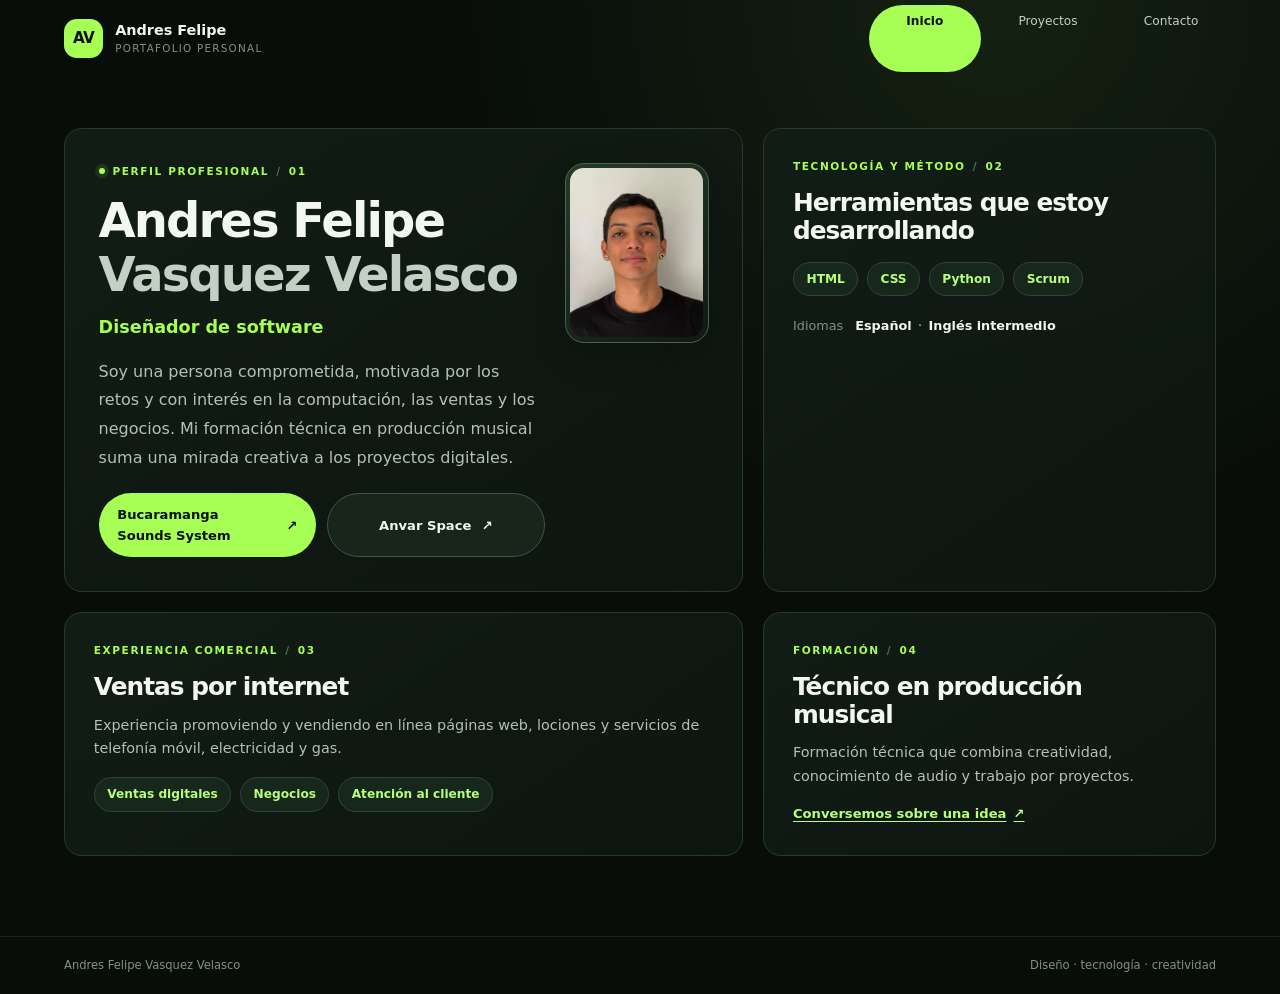
==== index.html @ 1172c3ae "Publicar hoja de vida y portafolio" ====
<!doctype html>
<html lang="es">
<head>
  <meta charset="utf-8">
  <!-- R1: viewport para que el diseño responda en dispositivos reales. -->
  <meta name="viewport" content="width=device-width, initial-scale=1.0">
  <meta name="description" content="Hoja de vida y portafolio de Andres Felipe Vasquez Velasco.">
  <meta name="theme-color" content="#080d0a">
  <title>Andres Felipe Vasquez Velasco | Hoja de vida</title>
  <link rel="stylesheet" href="styles.css">
</head>
<body>
  <div class="site-shell">
    <header class="site-header">
      <a class="brand" href="index.html" aria-label="Inicio, Andres Felipe Vasquez Velasco">
        <span class="brand-mark" aria-hidden="true">AV</span>
        <span class="brand-copy"><strong>Andres Felipe</strong><small>Portafolio personal</small></span>
      </a>
    </header>

    <!-- R8: el mismo menú conecta la hoja de vida con las dos páginas del sitio. -->
    <nav class="main-nav" aria-label="Navegación principal">
      <a href="index.html" aria-current="page">Inicio</a>
      <a href="proyectos.html">Proyectos</a>
      <a href="contacto.html">Contacto</a>
    </nav>

    <main class="page-main">
      <div class="container resume-grid">
        <section class="resume-intro panel" aria-labelledby="name-heading">
          <figure class="resume-photo">
            <img src="assets/foto-perfil.jpeg" alt="Retrato de Andres Felipe Vasquez Velasco">
          </figure>
          <div class="resume-intro-copy">
            <p class="eyebrow"><span class="status-dot" aria-hidden="true"></span> Perfil profesional <span class="eyebrow-divider">/</span> 01</p>
            <h1 id="name-heading">Andres Felipe<br><span>Vasquez Velasco</span></h1>
            <p class="role-title">Diseñador de software</p>
            <p class="lead">Soy una persona comprometida, motivada por los retos y con interés en la computación, las ventas y los negocios. Mi formación técnica en producción musical suma una mirada creativa a los proyectos digitales.</p>
            <div class="project-actions" aria-label="Proyectos destacados">
              <a class="button button-primary" href="https://anva100.github.io/bucaramanga-sounds-system/" target="_blank" rel="noopener noreferrer">Bucaramanga Sounds System <span aria-hidden="true">↗</span></a>
              <a class="button button-secondary" href="https://anvar-space.web.app/" target="_blank" rel="noopener noreferrer">Anvar Space <span aria-hidden="true">↗</span></a>
            </div>
          </div>
        </section>

        <section class="resume-skills panel" aria-labelledby="skills-heading">
          <p class="eyebrow">Tecnología y método <span class="eyebrow-divider">/</span> 02</p>
          <h2 id="skills-heading">Herramientas que estoy desarrollando</h2>
          <ul class="skill-list" aria-label="Habilidades técnicas">
            <li>HTML</li>
            <li>CSS</li>
            <li>Python</li>
            <li>Scrum</li>
          </ul>
          <div class="language-line"><span>Idiomas</span><strong>Español</strong><span class="language-separator">·</span><strong>Inglés intermedio</strong></div>
        </section>

        <section class="resume-experience panel" aria-labelledby="experience-heading">
          <p class="eyebrow">Experiencia comercial <span class="eyebrow-divider">/</span> 03</p>
          <h2 id="experience-heading">Ventas por internet</h2>
          <p>Experiencia promoviendo y vendiendo en línea páginas web, lociones y servicios de telefonía móvil, electricidad y gas.</p>
          <ul class="tag-list" aria-label="Competencias comerciales">
            <li>Ventas digitales</li>
            <li>Negocios</li>
            <li>Atención al cliente</li>
          </ul>
        </section>

        <section class="resume-education panel" aria-labelledby="education-heading">
          <p class="eyebrow">Formación <span class="eyebrow-divider">/</span> 04</p>
          <h2 id="education-heading">Técnico en producción musical</h2>
          <p>Formación técnica que combina creatividad, conocimiento de audio y trabajo por proyectos.</p>
          <a class="text-link" href="contacto.html">Conversemos sobre una idea <span aria-hidden="true">↗</span></a>
        </section>
      </div>
    </main>

    <footer class="site-footer">
      <div class="container footer-inner">
        <span>Andres Felipe Vasquez Velasco</span>
        <span>Diseño · tecnología · creatividad</span>
      </div>
    </footer>
  </div>
</body>
</html>
---- styles.css ----
/* R1: todas las páginas incluyen la etiqueta viewport en su <head>. */
:root {
  color-scheme: dark;
  --color-bg: #080d0a;
  --color-surface: #0d1510;
  --color-panel: #121d16;
  --color-panel-soft: #15241a;
  --color-border: #293a2d;
  --color-text: #f3f7f2;
  --color-muted: #b4c0b7;
  --color-dim: #829187;
  --color-green: #a7ff56;
  --color-green-soft: #b6ff7a;
  --color-ink: #08100a;
  font-family: Inter, ui-sans-serif, system-ui, -apple-system, "Segoe UI", sans-serif;
  font-size: 16px;
  line-height: 1.6;
  font-synthesis: none;
  text-rendering: optimizeLegibility;
}

/* R2: Mobile First. Las reglas iniciales describen el diseño de celular. */
* { box-sizing: border-box; }
html { min-width: 20rem; scroll-behavior: smooth; }
body {
  min-height: 100vh;
  margin: 0;
  color: var(--color-text);
  background: radial-gradient(ellipse at 78% 0%, rgb(77 126 52 / 18%), transparent 34rem), var(--color-bg);
}
a { color: inherit; }
a:focus-visible { outline: 3px solid var(--color-green); outline-offset: 4px; }
/* R7: las imágenes conservan el ancho del contenedor y requieren alt descriptivo en HTML. */
img { display: block; max-width: 100%; height: auto; }

/* R4: las áreas principales reordenan cabecera, menú, contenido y pie. */
.site-shell {
  display: grid;
  min-height: 100vh;
  grid-template-areas: "header" "nav" "main" "footer";
  grid-template-rows: auto auto 1fr auto;
}
.site-header { grid-area: header; }
.main-nav { grid-area: nav; }
.page-main { grid-area: main; }
.site-footer { grid-area: footer; }
/* R6: contenido centrado, max-width y unidades relativas. */
.container { width: calc(100% - 2rem); max-width: 72rem; margin-inline: auto; }
.site-header {
  display: flex;
  align-items: center;
  min-height: 4.8rem;
  padding: .85rem max(1rem, calc((100vw - 72rem) / 2));
  border-bottom: 1px solid rgb(143 161 148 / 15%);
}
.brand { display: inline-flex; align-items: center; gap: .75rem; text-decoration: none; }
.brand-mark, .contact-mark {
  display: grid;
  place-items: center;
  flex: 0 0 auto;
  color: var(--color-ink);
  background: var(--color-green);
  font-weight: 800;
  letter-spacing: -.05em;
}
.brand-mark { width: 2.45rem; aspect-ratio: 1; border-radius: .8rem; font-size: .95rem; }
.brand-copy { display: grid; line-height: 1.2; }
.brand-copy strong { font-size: .9rem; }
.brand-copy small { margin-top: .2rem; color: var(--color-dim); font-size: .65rem; letter-spacing: .12em; text-transform: uppercase; }
/* R8: menú común para ir y volver entre las tres páginas. */
.main-nav {
  display: flex;
  justify-content: center;
  gap: .35rem;
  width: min(calc(100% - 2rem), 30rem);
  margin: .75rem auto 0;
  padding: .3rem;
  border: 1px solid rgb(143 161 148 / 12%);
  border-radius: 999px;
  background: rgb(18 29 22 / 85%);
}
.main-nav a { min-width: 0; padding: .45rem .75rem; border-radius: 999px; color: #c4cec6; font-size: .76rem; text-align: center; text-decoration: none; transition: color .18s ease, background-color .18s ease; }
.main-nav a:hover, .main-nav a[aria-current="page"] { color: var(--color-green); background: #1a2a1d; }
.main-nav a[aria-current="page"] { color: var(--color-ink); background: var(--color-green); font-weight: 700; }
.page-main { width: 100%; padding-block: 2rem 3rem; }
.panel { border: 1px solid var(--color-border); border-radius: 1.1rem; background: linear-gradient(145deg, rgb(18 29 22 / 96%), rgb(13 21 16 / 96%)); }
.eyebrow { display: flex; align-items: center; gap: .45rem; margin: 0 0 .9rem; color: var(--color-green); font-size: .66rem; font-weight: 700; letter-spacing: .15em; text-transform: uppercase; }
.eyebrow-divider { color: #56714d; }
.status-dot { width: .42rem; aspect-ratio: 1; border-radius: 50%; background: var(--color-green); box-shadow: 0 0 0 .25rem rgb(167 255 86 / 10%); }
h1, h2, p { margin-top: 0; }
h1, h2 { line-height: 1.12; letter-spacing: -.04em; }
h1 { margin-bottom: .75rem; font-size: clamp(2.15rem, 9vw, 3.3rem); }
h1 span { color: #c4d0c6; }
h2 { margin-bottom: .8rem; font-size: clamp(1.2rem, 4.5vw, 1.55rem); }
p { color: var(--color-muted); }
.lead { max-width: 43rem; font-size: 1rem; line-height: 1.8; }
.role-title { margin: 0 0 1rem; color: var(--color-green); font-size: 1.1rem; font-weight: 600; }
.resume-grid {
  display: grid;
  grid-template-areas: "intro" "skills" "experience" "education";
  gap: 1rem;
}
.resume-intro { display: grid; grid-area: intro; grid-template-columns: minmax(0, 1fr); grid-template-areas: "portrait" "copy"; gap: 1.1rem; padding: 1.35rem; }
.resume-intro-copy { grid-area: copy; min-width: 0; }
.resume-photo { grid-area: portrait; justify-self: center; width: 7.5rem; aspect-ratio: 4 / 5; margin: 0; padding: .3rem; overflow: hidden; border: 1px solid #496446; border-radius: 1.2rem; background: linear-gradient(145deg, #263b2b, #101912); box-shadow: 0 .8rem 2rem rgb(0 0 0 / 22%); }
.resume-photo img { width: 100%; height: 100%; border-radius: .85rem; object-fit: cover; object-position: center 40%; }
.resume-skills { grid-area: skills; padding: 1.25rem; }
.resume-experience { grid-area: experience; padding: 1.25rem; }
.resume-education { grid-area: education; padding: 1.25rem; }
.resume-intro .lead { max-width: 38rem; }
.button {
  display: inline-flex;
  align-items: center;
  justify-content: center;
  gap: .65rem;
  min-height: 2.9rem;
  padding: .65rem 1.1rem;
  border: 1px solid transparent;
  border-radius: 999px;
  font-size: .82rem;
  font-weight: 750;
  text-decoration: none;
  transition: transform .18s ease, box-shadow .18s ease;
}
.button:hover { transform: translateY(-2px); box-shadow: 0 .65rem 1.8rem rgb(0 0 0 / 24%); }
.button-primary { color: var(--color-ink); background: var(--color-green); }
.button-secondary { color: var(--color-text); border-color: #405644; background: #17251b; }
.project-actions { display: flex; flex-wrap: wrap; gap: .7rem; margin-top: 1.25rem; }
.project-actions .button { flex: 1 1 11.5rem; }
.skill-list, .tag-list { display: flex; flex-wrap: wrap; gap: .55rem; margin: 1.1rem 0 0; padding: 0; list-style: none; }
.skill-list li, .tag-list li { padding: .4rem .78rem; border: 1px solid #304435; border-radius: 999px; color: var(--color-green-soft); background: #18271c; font-size: .76rem; font-weight: 650; }
.language-line { display: flex; flex-wrap: wrap; align-items: baseline; gap: .4rem; margin-top: 1.2rem; color: var(--color-muted); font-size: .8rem; }
.language-line > span:first-child { margin-right: .35rem; color: var(--color-dim); }
.language-line strong { color: var(--color-text); font-weight: 600; }
.language-separator { color: var(--color-green); }
.resume-experience > p:not(.eyebrow), .resume-education > p:not(.eyebrow) { margin-bottom: .8rem; font-size: .9rem; }
.text-link { display: inline-flex; align-items: center; gap: .45rem; color: var(--color-green-soft); font-size: .82rem; font-weight: 700; text-decoration-thickness: .08em; text-underline-offset: .22em; }
.text-link:hover { color: var(--color-green); }
.page-heading { max-width: 54rem; margin-bottom: 1.8rem; }
.page-heading h1 { margin-bottom: .8rem; }
.projects-main { padding-top: .25rem; }
/* R5: las tarjetas se adaptan con repeat(auto-fit, minmax(...)). */
.project-grid { display: grid; grid-template-columns: repeat(auto-fit, minmax(min(100%, 18rem), 1fr)); gap: 1rem; }
.project-card { overflow: hidden; }
.project-art { display: block; width: 100%; height: auto; aspect-ratio: 12 / 7; object-fit: cover; background: var(--color-panel-soft); }
.project-copy { padding: 1.2rem; }
.project-copy .eyebrow { margin-bottom: .65rem; font-size: .58rem; }
.project-copy h2 { font-size: 1.3rem; }
.project-copy p:not(.eyebrow) { min-height: 4.4rem; font-size: .88rem; }
/* R9: las páginas del sitio usan rutas relativas entre sí. */
/* R10: los vínculos externos del HTML abren en otra pestaña. */
/* R11: validar cada página HTML con el validador W3C antes de entregar. */
.contact-grid { display: grid; grid-template-areas: "copy" "card"; gap: 1.2rem; align-items: center; }
.contact-copy { grid-area: copy; }
.contact-copy h1 { font-size: clamp(2.7rem, 12vw, 4.6rem); }
.contact-copy .lead { max-width: 37rem; }
.contact-card { grid-area: card; display: grid; justify-items: center; padding: 1.8rem 1.3rem; text-align: center; }
.contact-card .eyebrow { margin-top: 1rem; }
.contact-mark { width: 5.3rem; aspect-ratio: 1; border: .45rem solid #243a28; border-radius: 50%; font-size: 1.4rem; }
.contact-card h2 { font-size: 1.45rem; }
.contact-card .button { margin-top: .4rem; }
.site-footer { border-top: 1px solid rgb(143 161 148 / 15%); }
.footer-inner { display: flex; flex-direction: column; gap: .25rem; padding-block: 1.2rem; color: var(--color-dim); font-size: .72rem; }

/* R2 + R3: los breakpoints van al final y suben de menor a mayor. */
@media (min-width: 600px) {
  .page-main { padding-block: 3rem 4rem; }
  .resume-intro, .resume-skills, .resume-experience, .resume-education { padding: 1.6rem; }
  .main-nav { gap: .7rem; }
  .main-nav a { min-width: 7rem; }
  .project-grid { gap: 1.3rem; }
  .project-copy { padding: 1.5rem; }
  .footer-inner { flex-direction: row; justify-content: space-between; }
}

@media (min-width: 768px) {
  .resume-intro { grid-template-columns: minmax(0, 1fr) 8rem; grid-template-areas: "copy portrait"; gap: 1.25rem; }
  .resume-photo { width: 8rem; justify-self: end; }
  .resume-intro h1 { font-size: clamp(2.05rem, 4.1vw, 3rem); }
}

@media (min-width: 1024px) {
  /* R4: las áreas header/nav comparten fila en computador. */
  .site-shell { grid-template-areas: "header nav" "main main" "footer footer"; grid-template-columns: minmax(15rem, 1fr) auto; }
  .site-header { padding-block: .85rem; border-bottom: 0; }
  .main-nav { width: auto; margin: 0 3rem 0 0; border: 0; background: transparent; }
  .page-main { padding-block: 3.2rem 5rem; }
  .resume-grid {
    grid-template-columns: minmax(0, 1.2fr) minmax(17rem, .8fr);
    grid-template-areas: "intro skills" "experience education";
    gap: 1.25rem;
  }
  .resume-intro { grid-template-columns: minmax(0, 1fr) 9rem; padding: 2.1rem; }
  .resume-photo { width: 9rem; }
  .resume-skills, .resume-experience, .resume-education { padding: 1.8rem; }
  .projects-main { padding-top: .5rem; }
  .project-grid { gap: 1.5rem; }
  .project-copy { padding: 1.6rem; }
  .contact-grid { grid-template-columns: minmax(0, 1.15fr) minmax(20rem, .85fr); grid-template-areas: "copy card"; gap: 4rem; }
  .contact-copy h1 { font-size: 4.5rem; }
  .contact-card { min-height: 22rem; padding: 2.5rem; }
}

@media (prefers-reduced-motion: reduce) {
  html { scroll-behavior: auto; }
  *, *::before, *::after { transition-duration: .01ms; animation-duration: .01ms; }
}
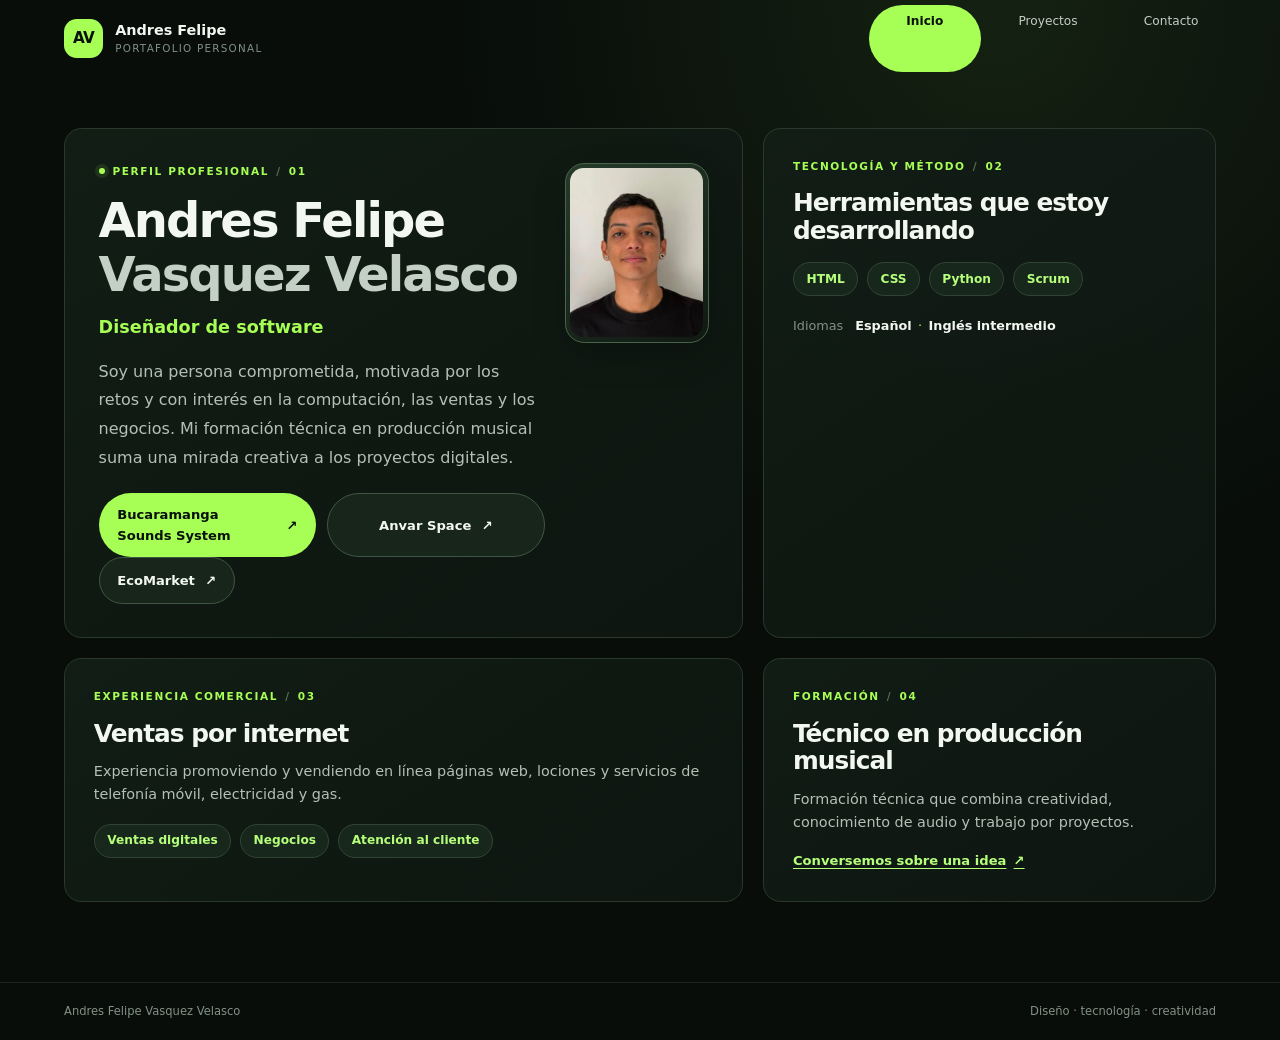
==== commit 467d3041: "Add EcoMarket link to project actions" ====
--- a/index.html
+++ b/index.html
@@ -40,6 +40,7 @@
               <a class="button button-primary" href="https://anva100.github.io/bucaramanga-sounds-system/" target="_blank" rel="noopener noreferrer">Bucaramanga Sounds System <span aria-hidden="true">↗</span></a>
               <a class="button button-secondary" href="https://anvar-space.web.app/" target="_blank" rel="noopener noreferrer">Anvar Space <span aria-hidden="true">↗</span></a>
             </div>
+            <a class="button button-secondary" href="https://anva100.github.io/EcoMarket_AndresVasquez/" target="_blank" rel="noopener noreferrer">EcoMarket <span aria-hidden="true">↗</span></a>
           </div>
         </section>
 
